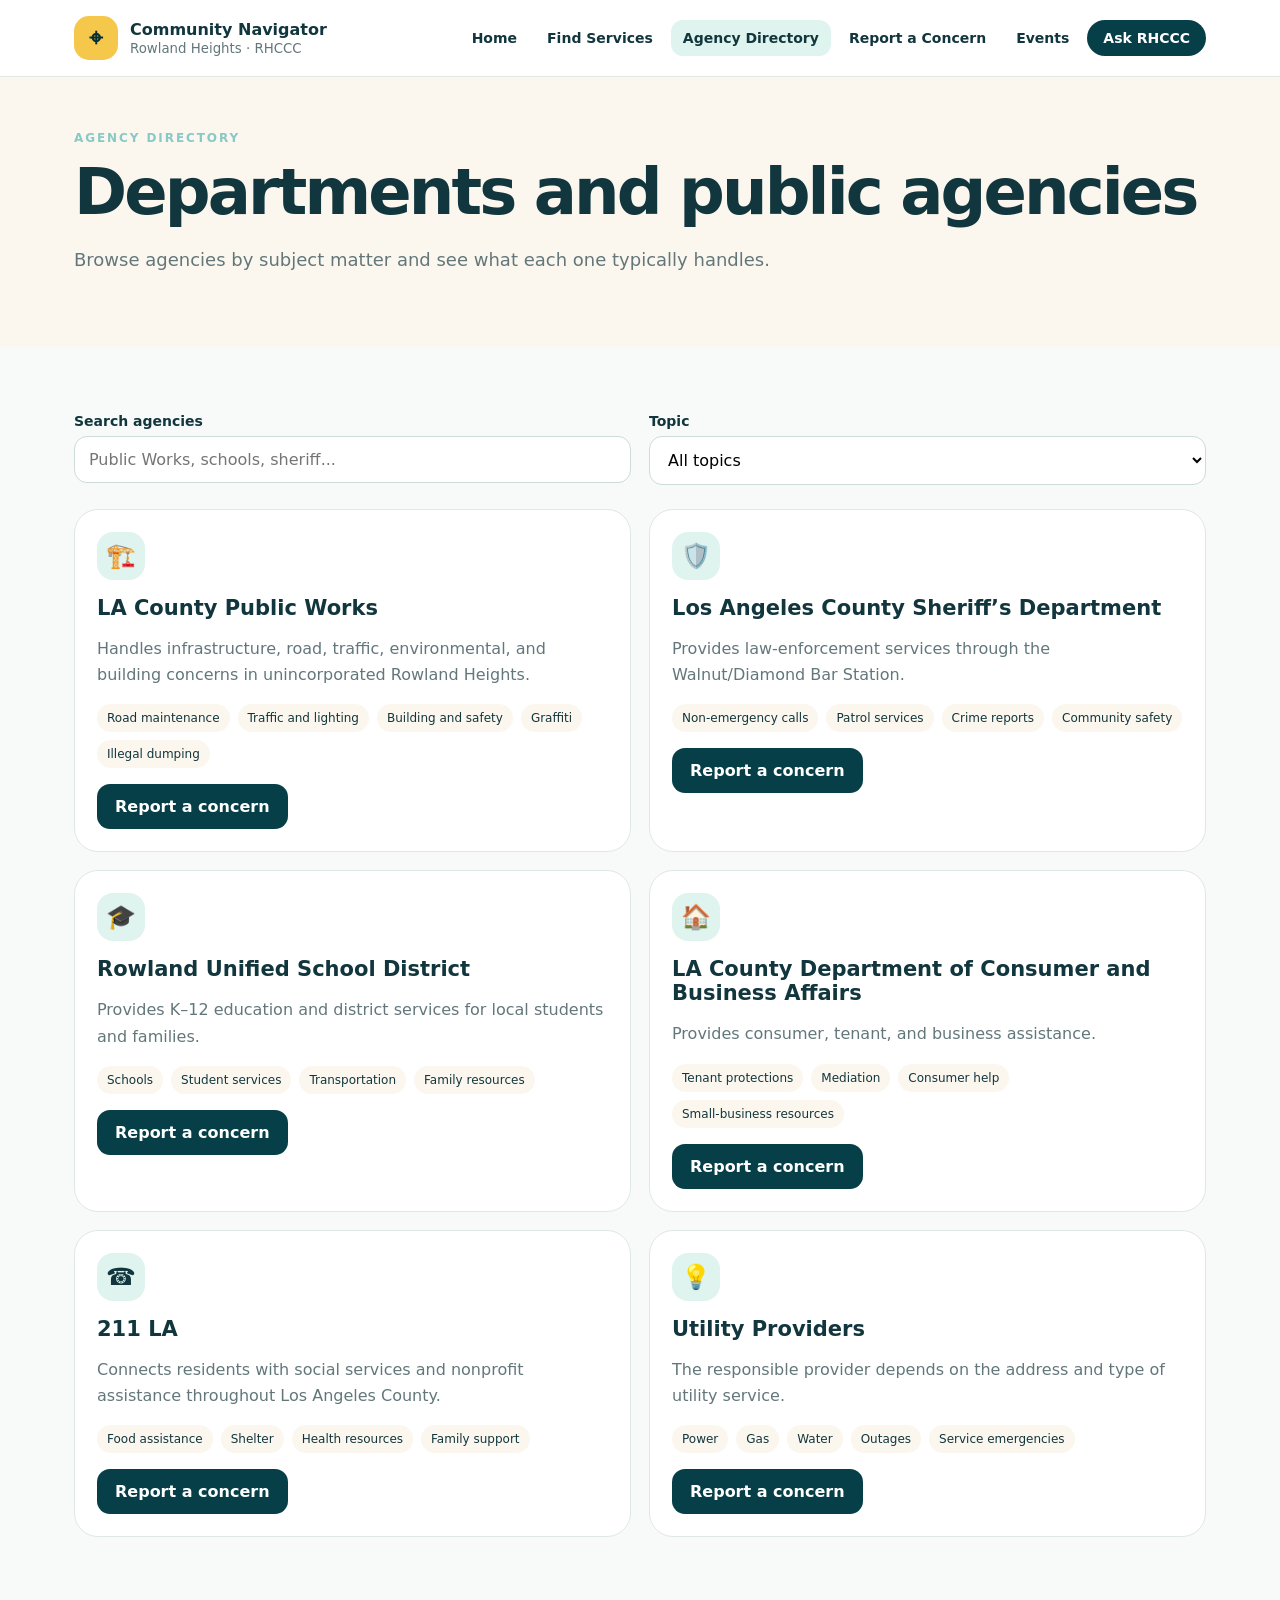
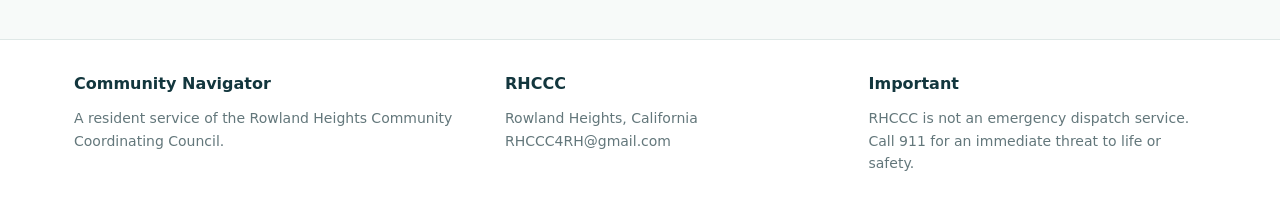
==== agencies.html @ 4505a521 "Add files via upload" ====
<!doctype html><html lang="en"><head><meta charset="utf-8"><meta name="viewport" content="width=device-width,initial-scale=1"><meta name="theme-color" content="#063f48"><title>Agency Directory | Community Navigator</title><link rel="stylesheet" href="styles.css"></head><body><header class="header"><div class="shell header-inner"><a class="brand" href="index.html"><span class="logo">⌖</span><span>Community Navigator<small>Rowland Heights · RHCCC</small></span></a><button class="mobile-toggle" type="button">Menu</button><nav class="nav"><a class="" href="index.html">Home</a><a class="" href="services.html">Find Services</a><a class="active" href="agencies.html">Agency Directory</a><a class="" href="report.html">Report a Concern</a><a class="" href="events.html">Events</a><a class="cta" href="help.html">Ask RHCCC</a></nav></div></header><section class="page-hero"><div class="shell"><div class="eyebrow">Agency directory</div><h1>Departments and public agencies</h1><p>Browse agencies by subject matter and see what each one typically handles.</p></div></section><section class="section"><div class="shell"><div class="form-grid"><div><label for="agencySearch">Search agencies</label><input id="agencySearch" placeholder="Public Works, schools, sheriff..."></div><div><label for="agencyTopic">Topic</label><select id="agencyTopic"><option value="all">All topics</option><option value="roads">Roads & traffic</option><option value="housing">Housing</option><option value="safety">Safety</option><option value="community">Community</option><option value="utilities">Utilities</option></select></div></div><div id="agencyGrid" class="grid2" style="margin-top:24px"></div></div></section><footer class="footer"><div class="shell footer-grid"><div><strong>Community Navigator</strong><p>A resident service of the Rowland Heights Community Coordinating Council.</p></div><div><strong>RHCCC</strong><p>Rowland Heights, California<br><a href="mailto:RHCCC4RH@gmail.com">RHCCC4RH@gmail.com</a></p></div><div><strong>Important</strong><p>RHCCC is not an emergency dispatch service. Call 911 for an immediate threat to life or safety.</p></div></div></footer><script src="data.js"></script><script src="app.js"></script><script>function renderAgencies(){const q=document.getElementById('agencySearch').value.toLowerCase(),t=document.getElementById('agencyTopic').value;const list=AGENCIES.filter(a=>(t==='all'||a.topic===t)&&(`${a.name} ${a.description} ${a.handles.join(' ')}`.toLowerCase().includes(q)));document.getElementById('agencyGrid').innerHTML=list.map(a=>`<article class="card"><div class="icon">${a.icon}</div><h3>${a.name}</h3><p class="muted">${a.description}</p><div class="agency-tags">${a.handles.map(h=>`<span>${h}</span>`).join('')}</div><a class="btn btn-deep" style="margin-top:16px" href="report.html">Report a concern</a></article>`).join('')}document.getElementById('agencySearch').addEventListener('input',renderAgencies);document.getElementById('agencyTopic').addEventListener('change',renderAgencies);renderAgencies();</script></body></html>
---- styles.css ----
:root{--ink:#12363d;--deep:#063f48;--deep2:#052f36;--gold:#f5c84c;--mint:#dff4ee;--cream:#fbf7ee;--border:#dfe8e7;--muted:#63777b;--card:#fff;--bg:#f7faf9}
*{box-sizing:border-box}html{scroll-behavior:smooth}body{margin:0;font-family:Inter,system-ui,-apple-system,BlinkMacSystemFont,"Segoe UI",sans-serif;color:var(--ink);background:var(--bg)}
a{text-decoration:none;color:inherit}button,input,select,textarea{font:inherit}button{cursor:pointer}.shell{max-width:1180px;margin:0 auto;padding:0 24px}
.header{position:sticky;top:0;z-index:30;background:rgba(255,255,255,.96);backdrop-filter:blur(10px);border-bottom:1px solid var(--border)}
.header-inner{display:flex;align-items:center;justify-content:space-between;gap:24px;padding-top:16px;padding-bottom:16px}.brand{display:flex;align-items:center;gap:12px;font-weight:700}
.logo{width:44px;height:44px;border-radius:15px;background:var(--gold);display:grid;place-items:center;font-size:24px;color:var(--deep2)}.brand small{display:block;color:var(--muted);font-weight:500;margin-top:2px}
.nav{display:flex;gap:6px;align-items:center;flex-wrap:wrap}.nav a{padding:10px 12px;border-radius:12px;font-size:14px;font-weight:600}.nav a:hover,.nav a.active{background:var(--mint)}.nav .cta{background:var(--deep);color:#fff;border-radius:999px;padding:10px 16px}
.hero{background:var(--deep);color:#fff;position:relative;overflow:hidden}.hero:before{content:"";position:absolute;inset:0;background-image:radial-gradient(circle at 1px 1px,rgba(255,255,255,.14) 1px,transparent 0);background-size:22px 22px;opacity:.7}
.hero-grid{position:relative;display:grid;grid-template-columns:1.05fr .95fr;gap:46px;align-items:center;padding-top:82px;padding-bottom:82px}.eyebrow{font-size:12px;text-transform:uppercase;letter-spacing:.16em;font-weight:800;color:#87c9c6}.hero .eyebrow{color:#b7d8d7}
h1{font-size:clamp(44px,6vw,76px);line-height:.98;letter-spacing:-.045em;margin:16px 0 22px}h2{font-size:clamp(30px,4vw,46px);line-height:1.05;letter-spacing:-.035em;margin:0}h3{font-size:21px;margin:0}
.lead{font-size:18px;line-height:1.7;color:rgba(255,255,255,.75);max-width:700px}.gold{color:var(--gold)}
.searchbar{display:flex;gap:8px;background:#fff;border-radius:18px;padding:8px;margin-top:28px;max-width:720px}.searchbar input{flex:1;min-width:0;border:0;outline:0;padding:13px 14px;color:#17292d}
.btn{display:inline-flex;align-items:center;justify-content:center;border:0;border-radius:13px;padding:13px 18px;font-weight:700}.btn-gold{background:var(--gold);color:var(--deep2)}.btn-deep{background:var(--deep);color:#fff}.btn-light{background:#fff;border:1px solid var(--border)}
.quick{display:flex;flex-wrap:wrap;gap:8px;margin-top:14px}.quick a{font-size:13px;border:1px solid rgba(255,255,255,.22);border-radius:999px;padding:7px 10px;color:rgba(255,255,255,.82)}
.demo{background:var(--cream);color:var(--deep2);border-radius:30px;padding:24px}.demo-card{background:#fff;border-radius:22px;padding:22px}.demo-box{background:var(--deep);color:#fff;border-radius:18px;padding:18px;margin-top:16px}
.section{padding:66px 0}.muted{color:var(--muted);line-height:1.65}.grid3{display:grid;grid-template-columns:repeat(3,1fr);gap:18px}.grid2{display:grid;grid-template-columns:repeat(2,1fr);gap:18px}
.card{background:var(--card);border:1px solid var(--border);border-radius:24px;padding:22px;transition:.18s}.card:hover{transform:translateY(-3px);border-color:#8ec9c4}.icon{width:48px;height:48px;border-radius:16px;background:var(--mint);display:grid;place-items:center;font-size:24px;margin-bottom:16px}
.pill{display:inline-flex;border-radius:999px;padding:7px 10px;background:var(--mint);font-size:12px;font-weight:700}.filters{display:flex;gap:8px;flex-wrap:wrap;margin:18px 0}.filter-btn{border:1px solid var(--border);background:#fff;border-radius:999px;padding:9px 13px}.filter-btn.active{background:var(--deep);color:#fff;border-color:var(--deep)}
.form-card{background:#fff;border:1px solid var(--border);border-radius:28px;padding:26px}.form-grid{display:grid;grid-template-columns:1fr 1fr;gap:18px}.full{grid-column:1/-1}label{display:block;font-weight:700;font-size:14px;margin-bottom:7px}
input,select,textarea{width:100%;border:1px solid #cddbd9;border-radius:13px;background:#fff;padding:13px 14px;outline:none}input:focus,select:focus,textarea:focus{border-color:#4e9994;box-shadow:0 0 0 3px rgba(78,153,148,.12)}textarea{min-height:120px;resize:vertical}
.notice{background:var(--mint);border-radius:18px;padding:18px}.footer{background:#fff;border-top:1px solid var(--border);padding:34px 0;margin-top:36px}.footer-grid{display:grid;grid-template-columns:1.2fr 1fr 1fr;gap:26px}.footer p{color:var(--muted);font-size:14px;line-height:1.6}
.page-hero{background:var(--cream);padding:54px 0}.page-hero h1{color:var(--ink);font-size:clamp(40px,5vw,64px)}.page-hero p{max-width:760px;color:var(--muted);font-size:18px;line-height:1.6}.agency-tags{display:flex;flex-wrap:wrap;gap:8px;margin-top:14px}.agency-tags span{background:var(--cream);border-radius:999px;padding:7px 10px;font-size:12px}.route-note{margin-top:16px;padding:15px;border-radius:16px;background:var(--cream)}
.steps{display:grid;grid-template-columns:repeat(4,1fr);gap:8px;margin:24px 0}.step{padding:11px;border-radius:12px;border:1px solid var(--border);text-align:center;font-size:13px;font-weight:700}.step.active{background:var(--deep);color:#fff;border-color:var(--deep)}.step-panel{display:none}.step-panel.active{display:block}.actions{display:flex;justify-content:space-between;gap:12px;margin-top:24px;flex-wrap:wrap}.success{display:none;margin-top:18px;background:var(--mint);border-radius:18px;padding:18px}.success.show{display:block}.mobile-toggle{display:none}
@media(max-width:900px){.hero-grid{grid-template-columns:1fr}.grid3{grid-template-columns:1fr 1fr}.footer-grid{grid-template-columns:1fr}.nav{display:none}.nav.open{display:flex;position:absolute;left:16px;right:16px;top:76px;background:#fff;border:1px solid var(--border);border-radius:18px;padding:14px;flex-direction:column;align-items:stretch}.mobile-toggle{display:block;border:1px solid var(--border);background:#fff;border-radius:12px;padding:9px 12px}}
@media(max-width:640px){.shell{padding:0 16px}.hero-grid{padding-top:56px;padding-bottom:56px}.grid3,.grid2,.form-grid{grid-template-columns:1fr}.full{grid-column:auto}.searchbar{flex-direction:column}.steps{grid-template-columns:1fr 1fr}.section{padding:48px 0}}
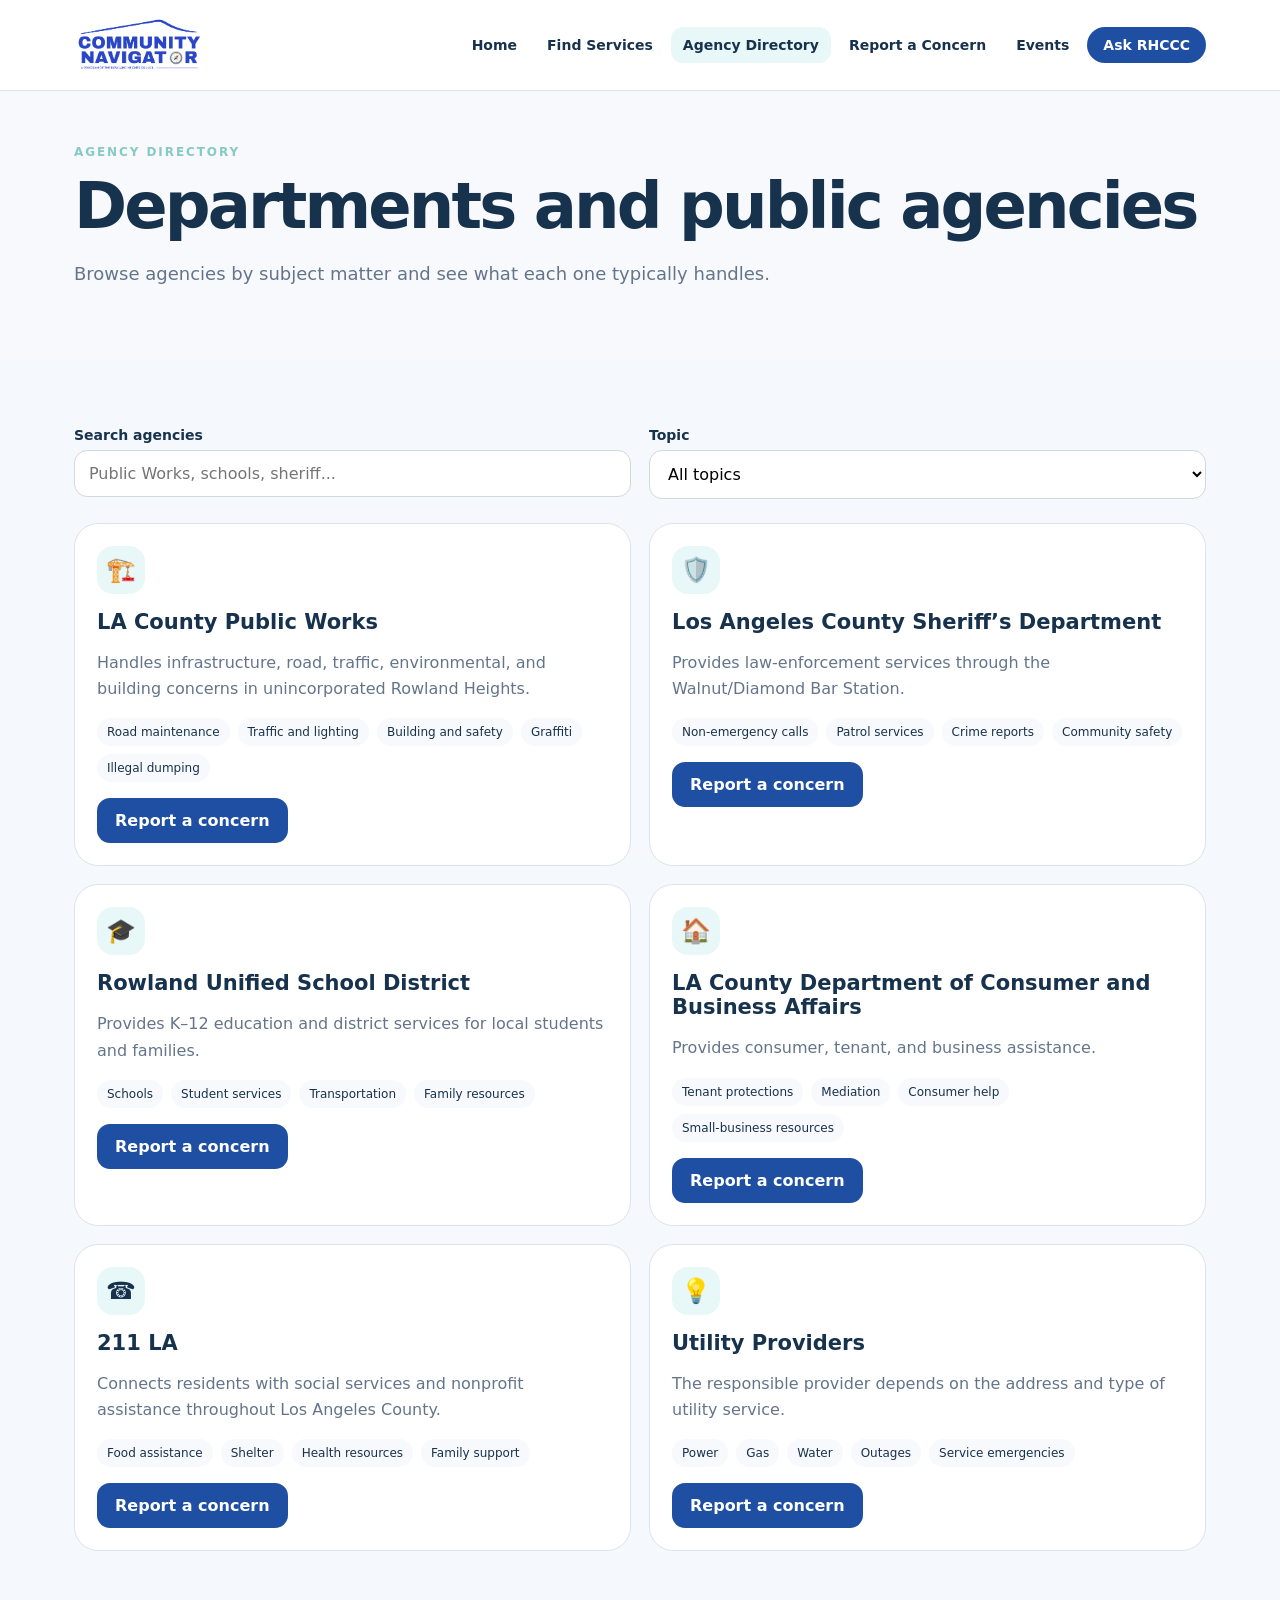
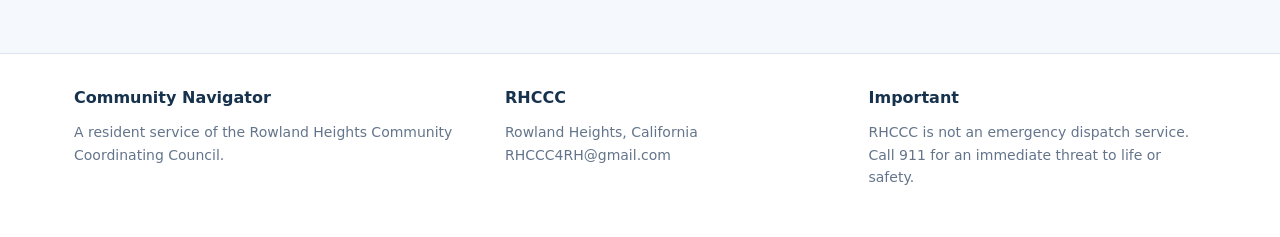
==== commit 447361b4: "Update agencies.html" ====
--- a/agencies.html
+++ b/agencies.html
@@ -1 +1 @@
-<!doctype html><html lang="en"><head><meta charset="utf-8"><meta name="viewport" content="width=device-width,initial-scale=1"><meta name="theme-color" content="#063f48"><title>Agency Directory | Community Navigator</title><link rel="stylesheet" href="styles.css"></head><body><header class="header"><div class="shell header-inner"><a class="brand" href="index.html"><span class="logo">⌖</span><span>Community Navigator<small>Rowland Heights · RHCCC</small></span></a><button class="mobile-toggle" type="button">Menu</button><nav class="nav"><a class="" href="index.html">Home</a><a class="" href="services.html">Find Services</a><a class="active" href="agencies.html">Agency Directory</a><a class="" href="report.html">Report a Concern</a><a class="" href="events.html">Events</a><a class="cta" href="help.html">Ask RHCCC</a></nav></div></header><section class="page-hero"><div class="shell"><div class="eyebrow">Agency directory</div><h1>Departments and public agencies</h1><p>Browse agencies by subject matter and see what each one typically handles.</p></div></section><section class="section"><div class="shell"><div class="form-grid"><div><label for="agencySearch">Search agencies</label><input id="agencySearch" placeholder="Public Works, schools, sheriff..."></div><div><label for="agencyTopic">Topic</label><select id="agencyTopic"><option value="all">All topics</option><option value="roads">Roads & traffic</option><option value="housing">Housing</option><option value="safety">Safety</option><option value="community">Community</option><option value="utilities">Utilities</option></select></div></div><div id="agencyGrid" class="grid2" style="margin-top:24px"></div></div></section><footer class="footer"><div class="shell footer-grid"><div><strong>Community Navigator</strong><p>A resident service of the Rowland Heights Community Coordinating Council.</p></div><div><strong>RHCCC</strong><p>Rowland Heights, California<br><a href="mailto:RHCCC4RH@gmail.com">RHCCC4RH@gmail.com</a></p></div><div><strong>Important</strong><p>RHCCC is not an emergency dispatch service. Call 911 for an immediate threat to life or safety.</p></div></div></footer><script src="data.js"></script><script src="app.js"></script><script>function renderAgencies(){const q=document.getElementById('agencySearch').value.toLowerCase(),t=document.getElementById('agencyTopic').value;const list=AGENCIES.filter(a=>(t==='all'||a.topic===t)&&(`${a.name} ${a.description} ${a.handles.join(' ')}`.toLowerCase().includes(q)));document.getElementById('agencyGrid').innerHTML=list.map(a=>`<article class="card"><div class="icon">${a.icon}</div><h3>${a.name}</h3><p class="muted">${a.description}</p><div class="agency-tags">${a.handles.map(h=>`<span>${h}</span>`).join('')}</div><a class="btn btn-deep" style="margin-top:16px" href="report.html">Report a concern</a></article>`).join('')}document.getElementById('agencySearch').addEventListener('input',renderAgencies);document.getElementById('agencyTopic').addEventListener('change',renderAgencies);renderAgencies();</script></body></html>+<!doctype html><html lang="en"><head><meta charset="utf-8"><meta name="viewport" content="width=device-width,initial-scale=1"><meta name="theme-color" content="#063f48"><title>Agency Directory | Community Navigator</title><link rel="stylesheet" href="styles.css"></head><body><header class="header"><div class="shell header-inner"><a class="brand" href="index.html"><img src="Community Navigator Logo.png" alt="Community Navigator" class="site-logo" style="height:58px;width:auto;max-width:320px;display:block"></a><button class="mobile-toggle" type="button">Menu</button><nav class="nav"><a class="" href="index.html">Home</a><a class="" href="services.html">Find Services</a><a class="active" href="agencies.html">Agency Directory</a><a class="" href="report.html">Report a Concern</a><a class="" href="events.html">Events</a><a class="cta" href="help.html">Ask RHCCC</a></nav></div></header><section class="page-hero"><div class="shell"><div class="eyebrow">Agency directory</div><h1>Departments and public agencies</h1><p>Browse agencies by subject matter and see what each one typically handles.</p></div></section><section class="section"><div class="shell"><div class="form-grid"><div><label for="agencySearch">Search agencies</label><input id="agencySearch" placeholder="Public Works, schools, sheriff..."></div><div><label for="agencyTopic">Topic</label><select id="agencyTopic"><option value="all">All topics</option><option value="roads">Roads & traffic</option><option value="housing">Housing</option><option value="safety">Safety</option><option value="community">Community</option><option value="utilities">Utilities</option></select></div></div><div id="agencyGrid" class="grid2" style="margin-top:24px"></div></div></section><footer class="footer"><div class="shell footer-grid"><div><strong>Community Navigator</strong><p>A resident service of the Rowland Heights Community Coordinating Council.</p></div><div><strong>RHCCC</strong><p>Rowland Heights, California<br><a href="mailto:RHCCC4RH@gmail.com">RHCCC4RH@gmail.com</a></p></div><div><strong>Important</strong><p>RHCCC is not an emergency dispatch service. Call 911 for an immediate threat to life or safety.</p></div></div></footer><script src="data.js"></script><script src="app.js"></script><script>function renderAgencies(){const q=document.getElementById('agencySearch').value.toLowerCase(),t=document.getElementById('agencyTopic').value;const list=AGENCIES.filter(a=>(t==='all'||a.topic===t)&&(`${a.name} ${a.description} ${a.handles.join(' ')}`.toLowerCase().includes(q)));document.getElementById('agencyGrid').innerHTML=list.map(a=>`<article class="card"><div class="icon">${a.icon}</div><h3>${a.name}</h3><p class="muted">${a.description}</p><div class="agency-tags">${a.handles.map(h=>`<span>${h}</span>`).join('')}</div><a class="btn btn-deep" style="margin-top:16px" href="report.html">Report a concern</a></article>`).join('')}document.getElementById('agencySearch').addEventListener('input',renderAgencies);document.getElementById('agencyTopic').addEventListener('change',renderAgencies);renderAgencies();</script></body></html>
--- a/styles.css
+++ b/styles.css
@@ -1,9 +1,10 @@
 
-:root{--ink:#12363d;--deep:#063f48;--deep2:#052f36;--gold:#f5c84c;--mint:#dff4ee;--cream:#fbf7ee;--border:#dfe8e7;--muted:#63777b;--card:#fff;--bg:#f7faf9}
+:root{--ink:#17324d;--deep:#1f4fa3;--deep2:#173b7a;--gold:#1f9aaa;--mint:#e8f7f8;--cream:#f7f9fc;--border:#dbe4ee;--muted:#64758b;--card:#fff;--bg:#f5f8fc}
 *{box-sizing:border-box}html{scroll-behavior:smooth}body{margin:0;font-family:Inter,system-ui,-apple-system,BlinkMacSystemFont,"Segoe UI",sans-serif;color:var(--ink);background:var(--bg)}
 a{text-decoration:none;color:inherit}button,input,select,textarea{font:inherit}button{cursor:pointer}.shell{max-width:1180px;margin:0 auto;padding:0 24px}
 .header{position:sticky;top:0;z-index:30;background:rgba(255,255,255,.96);backdrop-filter:blur(10px);border-bottom:1px solid var(--border)}
-.header-inner{display:flex;align-items:center;justify-content:space-between;gap:24px;padding-top:16px;padding-bottom:16px}.brand{display:flex;align-items:center;gap:12px;font-weight:700}
+.header-inner{display:flex;align-items:center;justify-content:space-between;gap:24px;padding-top:16px;padding-bottom:16px}.brand{display:flex;align-items:center;text-decoration:none}
+.site-logo{height:58px;width:auto;max-width:320px;display:block}
 .logo{width:44px;height:44px;border-radius:15px;background:var(--gold);display:grid;place-items:center;font-size:24px;color:var(--deep2)}.brand small{display:block;color:var(--muted);font-weight:500;margin-top:2px}
 .nav{display:flex;gap:6px;align-items:center;flex-wrap:wrap}.nav a{padding:10px 12px;border-radius:12px;font-size:14px;font-weight:600}.nav a:hover,.nav a.active{background:var(--mint)}.nav .cta{background:var(--deep);color:#fff;border-radius:999px;padding:10px 16px}
 .hero{background:var(--deep);color:#fff;position:relative;overflow:hidden}.hero:before{content:"";position:absolute;inset:0;background-image:radial-gradient(circle at 1px 1px,rgba(255,255,255,.14) 1px,transparent 0);background-size:22px 22px;opacity:.7}
